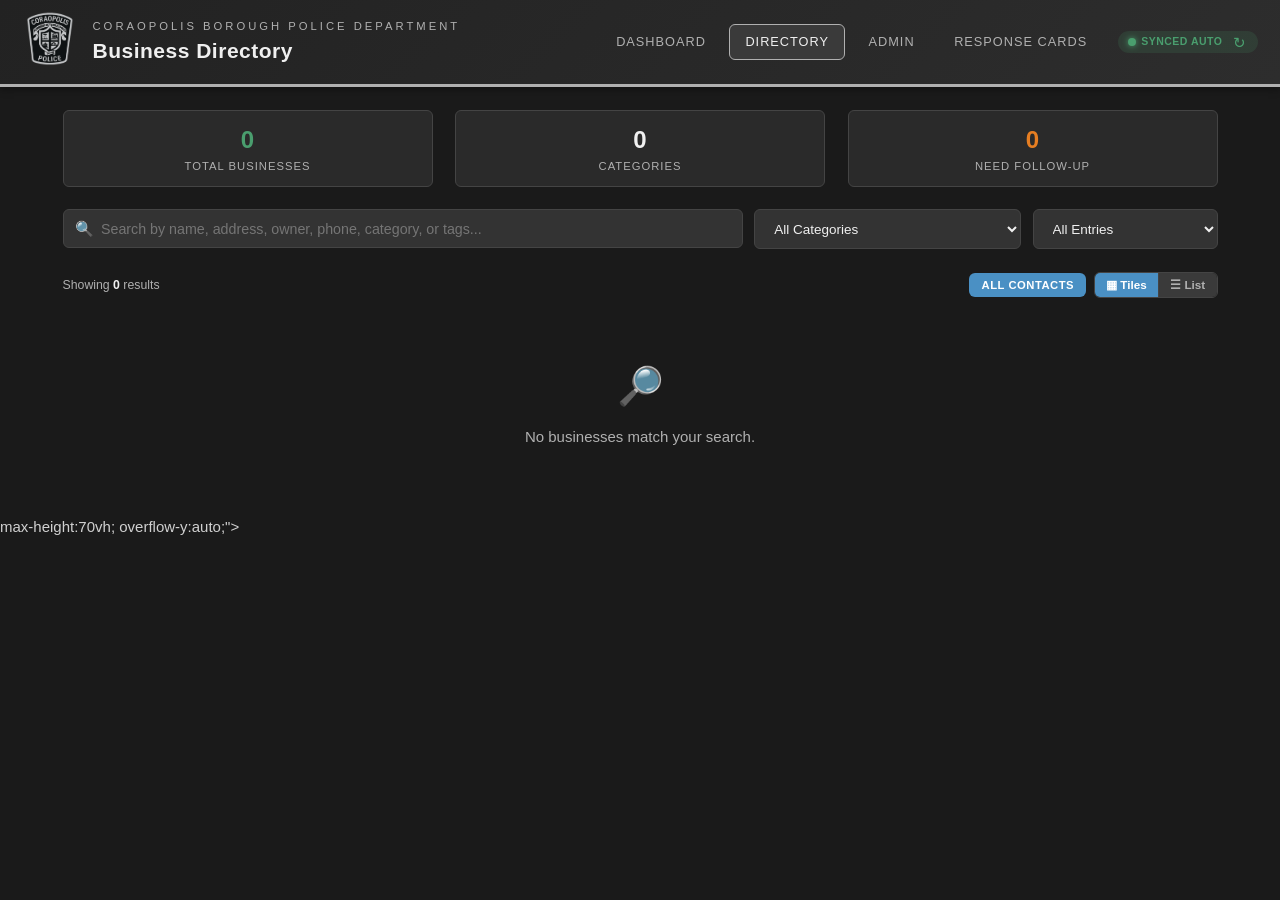
==== web/index.html @ 7615b9ef "2026.0517 - Initial commit" ====
<!DOCTYPE html>
<html lang="en">
<head>
  <meta charset="UTF-8">
  <meta name="viewport" content="width=device-width, initial-scale=1.0">
  <title>Business Directory - Coraopolis Borough Police Department</title>
  <link rel="stylesheet" href="styles.css">
</head>
<body>

  <!-- Header -->
  <header class="site-header">
    <a href="index.html"><img src="../data/images/pd.png" alt="Coraopolis Borough Police" class="logo"></a>
    <div class="header-text">
      <div class="dept-name">Coraopolis Borough Police Department</div>
      <div class="page-title">Business Directory</div>
    </div>
    <nav>
      <a href="dashboard.html" class="nav-link">Dashboard</a>
      <a href="index.html" class="nav-link active">Directory</a>
      <a href="admin.html" class="nav-link">Admin</a>
      <a href="response-card.html" class="nav-link">Response Cards</a>
    </nav>
  </header>

  <!-- Main Content -->
  <div class="main-content">

    <!-- Stats Strip -->
    <div class="stats-strip">
      <div class="stat-card active-count">
        <div class="stat-value" id="statTotal">0</div>
        <div class="stat-label">Total Businesses</div>
      </div>
      <div class="stat-card">
        <div class="stat-value" id="statCategories">0</div>
        <div class="stat-label">Categories</div>
      </div>
      <div class="stat-card follow-up">
        <div class="stat-value" id="statFollowUp">0</div>
        <div class="stat-label">Need Follow-Up</div>
      </div>
    </div>

    <!-- Search & Filter Bar -->
    <div class="search-bar">
      <div class="search-input-wrapper">
        <span class="search-icon">&#128269;</span>
        <input type="text" id="searchInput" class="search-input"
               placeholder="Search by name, address, owner, phone, category, or tags...">
      </div>
      <select id="categoryFilter" class="filter-select">
        <option value="">All Categories</option>
      </select>
      <select id="followUpFilter" class="filter-select" style="min-width:150px;">
        <option value="">All Entries</option>
        <option value="yes">Needs Follow-Up</option>
        <option value="no">No Follow-Up Needed</option>
      </select>
    </div>

    <!-- Toolbar: Result count + View Toggle + All Contacts -->
    <div class="toolbar">
      <div class="toolbar-group">
        <span style="font-size:0.82rem; color:var(--cpd-silver);">
          Showing <strong id="resultCount" style="color:var(--cpd-white);">0</strong> results
        </span>
      </div>
      <div class="toolbar-group">
        <button class="btn btn-primary btn-sm" id="btnAllContacts">All Contacts</button>
        <div class="view-toggle" id="viewToggle">
          <button class="view-toggle-btn active" data-view="tiles" title="Tile View">&#9638; Tiles</button>
          <button class="view-toggle-btn" data-view="list" title="Detail List">&#9776; List</button>
        </div>
      </div>
    </div>

    <!-- Business Cards Grid (Tiles View) -->
    <div class="business-grid" id="businessGrid">
      <!-- Cards rendered by JS -->
    </div>

    <!-- Business Detail List View -->
    <div class="business-list" id="businessList" style="display:none;">
      <!-- Rows rendered by JS -->
    </div>

    <!-- No Results -->
    <div class="no-results" id="noResults" style="display:none;">
      <div class="no-results-icon">&#128270;</div>
      <p>No businesses match your search.</p>
    </div>
  </div>

  <!-- Detail Modal -->
  <div class="modal-overlay" id="detailModal">
    <div class="modal">
      <div class="modal-header">
        <h2 id="modalTitle">Business Details</h2>
        <button class="modal-close" id="modalClose">&times;</button>
      </div>
      <div class="modal-body">
        <div class="detail-grid" id="modalDetails">
          <!-- Populated by JS -->
        </div>
        <div class="admin-info" id="modalAdminInfo">
          <!-- Admin tracking info -->
        </div>
      </div>
      <!-- Inline PDF Preview -->
      <div class="modal-pdf-preview" id="modalPdfPreview" style="display:none;">
        <iframe id="modalPdfFrame" class="modal-pdf-frame" src="about:blank"></iframe>
      </div>
      <div class="modal-footer">
        <button class="btn-pdf" id="modalPdfToggle" style="display:none;">Original PDF</button>
        <a href="#" class="btn-pdf btn-pdf-newtab" id="modalPdfNewTab" target="_blank" style="display:none;" title="Open in new tab">&#8599;</a>
        <a href="admin.html" class="btn btn-primary btn-sm" id="modalEditLink">Edit in Admin</a>
        <button class="btn btn-secondary btn-sm" id="modalCloseBtn">Close</button>
      </div>
    </div>
  </div>

  <!-- All Contacts Overlay -->
  <div class="modal-overlay" id="contactsOverlay">
    <div class="modal" style="max-width:900px;">
      <div class="modal-header">
        <h2>All Business Contacts</h2>
        <div class="toolbar-group" style="gap:0.75rem;">
          <input type="text" id="contactsSearch" class="search-input" style="max-width:220px; padding:0.45rem 0.7rem; font-size:0.85rem;" placeholder="Filter contacts...">
          <div class="view-toggle" id="contactsViewToggle">
            <button class="view-toggle-btn active" data-view="tiles" title="Tile View">&#9638; Tiles</button>
            <button class="view-toggle-btn" data-view="list" title="Detail List">&#9776; List</button>
          </div>
          <button class="modal-close" id="contactsClose">&times;</button>
        </div>
      </div>
      <div class="modal-body" style="max-height:70vh; overflow-y:auto;">
        <div id="contactsContent">
          <!-- Populated by JS -->
        </div>
      </div>
    </div>
  </div>

  <!-- Toast Container -->
  <div class="toast-container" id="toastContainer"></div>

  <script src="../data/businesses.js"></script>
  <script src="app.js"></script>
  <script>
    document.addEventListener('DOMContentLoaded', () => {
      CPD.init('directory');
    });
  </script>
</body>
</html>
max-height:70vh; overflow-y:auto;">
        <div id="contactsContent">
          <!-- Populated by JS -->
        </div>
      </div>
    </div>
  </div>

  <!-- Toast Container -->
  <div class="toast-container" id="toastContainer"></div>

  <script src="../data/businesses.js"></script>
  <script src="app.js"></script>
  <script>
    document.addEventListener('DOMContentLoaded', () => {
      CPD.init('directory');
    });
  </script>
</body>
</html>
---- web/styles.css ----
/* ============================================================
   CPD Business Directory - Coraopolis Borough Police Department
   Theme: Black & Silver Law Enforcement
   ============================================================ */

/* --- Reset & Base --- */
*, *::before, *::after { box-sizing: border-box; margin: 0; padding: 0; }

:root {
  --cpd-black: #1a1a1a;
  --cpd-dark: #222222;
  --cpd-charcoal: #2d2d2d;
  --cpd-gray: #3a3a3a;
  --cpd-silver: #b0b0b0;
  --cpd-light-silver: #d0d0d0;
  --cpd-white: #f0f0f0;
  --cpd-accent: #4a90c4;
  --cpd-accent-hover: #5ba3d9;
  --cpd-success: #4a9e6e;
  --cpd-warning: #c9a835;
  --cpd-danger: #c0392b;
  --cpd-follow-up: #e67e22;
  --cpd-border: #444444;
  --cpd-card-bg: #2a2a2a;
  --cpd-input-bg: #333333;
  --cpd-shadow: rgba(0,0,0,0.4);
  --cpd-radius: 6px;
  --cpd-transition: 0.2s ease;
}

html { font-size: 15px; }

body {
  font-family: 'Segoe UI', Tahoma, Geneva, Verdana, sans-serif;
  background-color: var(--cpd-black);
  color: var(--cpd-light-silver);
  line-height: 1.5;
  min-height: 100vh;
}

a { color: var(--cpd-accent); text-decoration: none; }
a:hover { color: var(--cpd-accent-hover); text-decoration: underline; }

/* --- Header --- */
.site-header {
  background: linear-gradient(135deg, var(--cpd-dark) 0%, var(--cpd-charcoal) 100%);
  border-bottom: 3px solid var(--cpd-silver);
  padding: 0.75rem 1.5rem;
  display: flex;
  align-items: center;
  gap: 1rem;
  position: sticky;
  top: 0;
  z-index: 100;
  box-shadow: 0 2px 8px var(--cpd-shadow);
}

.site-header .logo {
  height: 55px;
  width: 55px;
  object-fit: contain;
  flex-shrink: 0;
}

.site-header .header-text {
  flex: 1;
}

.site-header .dept-name {
  font-size: 0.75rem;
  text-transform: uppercase;
  letter-spacing: 3px;
  color: var(--cpd-silver);
  font-weight: 400;
}

.site-header .page-title {
  font-size: 1.4rem;
  font-weight: 700;
  color: var(--cpd-white);
  letter-spacing: 0.5px;
}

.site-header nav {
  display: flex;
  gap: 0.5rem;
}

.nav-link {
  padding: 0.5rem 1rem;
  border-radius: var(--cpd-radius);
  color: var(--cpd-silver);
  font-size: 0.85rem;
  font-weight: 500;
  text-transform: uppercase;
  letter-spacing: 1px;
  transition: all var(--cpd-transition);
  border: 1px solid transparent;
}

.nav-link:hover, .nav-link.active {
  background: var(--cpd-gray);
  color: var(--cpd-white);
  border-color: var(--cpd-silver);
  text-decoration: none;
}

/* --- Main Content --- */
.main-content {
  max-width: 1200px;
  margin: 0 auto;
  padding: 1.5rem;
}

/* --- Search & Filter Bar --- */
.search-bar {
  display: flex;
  gap: 0.75rem;
  margin-bottom: 1.5rem;
  flex-wrap: wrap;
}

.search-input-wrapper {
  flex: 1;
  min-width: 250px;
  position: relative;
}

.search-input-wrapper .search-icon {
  position: absolute;
  left: 12px;
  top: 50%;
  transform: translateY(-50%);
  color: var(--cpd-silver);
  font-size: 1rem;
}

.search-input {
  width: 100%;
  padding: 0.7rem 0.7rem 0.7rem 2.5rem;
  background: var(--cpd-input-bg);
  border: 1px solid var(--cpd-border);
  border-radius: var(--cpd-radius);
  color: var(--cpd-white);
  font-size: 0.95rem;
  transition: border-color var(--cpd-transition);
}

.search-input:focus {
  outline: none;
  border-color: var(--cpd-accent);
  box-shadow: 0 0 0 2px rgba(74,144,196,0.25);
}

.filter-select {
  padding: 0.7rem 1rem;
  background: var(--cpd-input-bg);
  border: 1px solid var(--cpd-border);
  border-radius: var(--cpd-radius);
  color: var(--cpd-white);
  font-size: 0.9rem;
  cursor: pointer;
  min-width: 180px;
}

.filter-select:focus {
  outline: none;
  border-color: var(--cpd-accent);
}

/* --- Stats Strip --- */
.stats-strip {
  display: flex;
  gap: 1.5rem;
  margin-bottom: 1.5rem;
  flex-wrap: wrap;
}

.stat-card {
  background: var(--cpd-card-bg);
  border: 1px solid var(--cpd-border);
  border-radius: var(--cpd-radius);
  padding: 0.75rem 1.25rem;
  flex: 1;
  min-width: 140px;
  text-align: center;
}

.stat-card .stat-value {
  font-size: 1.6rem;
  font-weight: 700;
  color: var(--cpd-white);
}

.stat-card .stat-label {
  font-size: 0.75rem;
  text-transform: uppercase;
  letter-spacing: 1px;
  color: var(--cpd-silver);
}

.stat-card.follow-up .stat-value { color: var(--cpd-follow-up); }
.stat-card.active-count .stat-value { color: var(--cpd-success); }

/* --- Business Cards Grid --- */
.business-grid {
  display: grid;
  grid-template-columns: repeat(auto-fill, minmax(340px, 1fr));
  gap: 1rem;
}

.business-card {
  background: var(--cpd-card-bg);
  border: 1px solid var(--cpd-border);
  border-radius: var(--cpd-radius);
  padding: 1.25rem;
  transition: all var(--cpd-transition);
  cursor: pointer;
  position: relative;
}

.business-card:hover {
  border-color: var(--cpd-accent);
  box-shadow: 0 4px 12px var(--cpd-shadow);
  transform: translateY(-2px);
}

.business-card .card-header {
  display: flex;
  justify-content: space-between;
  align-items: flex-start;
  margin-bottom: 0.5rem;
}

.business-card .biz-name {
  font-size: 1.1rem;
  font-weight: 700;
  color: var(--cpd-white);
}

.business-card .biz-category {
  font-size: 0.7rem;
  text-transform: uppercase;
  letter-spacing: 1px;
  background: var(--cpd-gray);
  color: var(--cpd-silver);
  padding: 0.2rem 0.5rem;
  border-radius: 3px;
  flex-shrink: 0;
}

.business-card .biz-address,
.business-card .biz-phone,
.business-card .biz-owner {
  font-size: 0.88rem;
  color: var(--cpd-silver);
  margin-bottom: 0.2rem;
}

.business-card .biz-phone { color: var(--cpd-accent); }

.business-card .biz-tags {
  display: flex;
  flex-wrap: wrap;
  gap: 4px;
  margin-top: 0.4rem;
}

.business-card .biz-tags .tag-chip {
  display: inline-block;
  font-size: 0.65rem;
  font-weight: 600;
  letter-spacing: 0.3px;
  background: var(--cpd-gray);
  color: var(--cpd-accent);
  border: 1px solid var(--cpd-border);
  border-radius: 10px;
  padding: 1px 8px;
  white-space: nowrap;
}

.list-row .biz-tags-inline {
  display: inline;
  margin-left: 0.4rem;
}

.list-row .biz-tags-inline .tag-chip {
  display: inline-block;
  font-size: 0.6rem;
  font-weight: 600;
  background: var(--cpd-gray);
  color: var(--cpd-accent);
  border: 1px solid var(--cpd-border);
  border-radius: 10px;
  padding: 0 6px;
  margin-left: 3px;
  white-space: nowrap;
  vertical-align: middle;
}

.business-card .follow-up-badge {
  position: absolute;
  top: 10px;
  right: 10px;
  background: var(--cpd-follow-up);
  color: #fff;
  font-size: 0.65rem;
  font-weight: 700;
  text-transform: uppercase;
  letter-spacing: 1px;
  padding: 0.15rem 0.5rem;
  border-radius: 3px;
}

/* --- Detail Modal --- */
.modal-overlay {
  display: none;
  position: fixed;
  inset: 0;
  background: rgba(0,0,0,0.7);
  z-index: 200;
  justify-content: center;
  align-items: flex-start;
  padding: 3rem 1rem;
  overflow-y: auto;
}

.modal-overlay.active { display: flex; }

.modal {
  background: var(--cpd-dark);
  border: 1px solid var(--cpd-border);
  border-radius: 8px;
  width: 100%;
  max-width: 700px;
  box-shadow: 0 8px 32px rgba(0,0,0,0.6);
  animation: slideIn 0.25s ease;
}

@keyframes slideIn {
  from { opacity: 0; transform: translateY(-20px); }
  to   { opacity: 1; transform: translateY(0); }
}

.modal-header {
  display: flex;
  justify-content: space-between;
  align-items: center;
  padding: 1rem 1.5rem;
  border-bottom: 1px solid var(--cpd-border);
}

.modal-header h2 {
  font-size: 1.2rem;
  color: var(--cpd-white);
}

.modal-close {
  background: none;
  border: none;
  color: var(--cpd-silver);
  font-size: 1.5rem;
  cursor: pointer;
  padding: 0.25rem;
  line-height: 1;
}

.modal-close:hover { color: var(--cpd-white); }

.modal-body {
  padding: 1.5rem;
}

.detail-grid {
  display: grid;
  grid-template-columns: 1fr 1fr;
  gap: 1rem;
}

.detail-group {
  margin-bottom: 0.75rem;
}

.detail-group.full-width {
  grid-column: 1 / -1;
}

.detail-label {
  font-size: 0.7rem;
  text-transform: uppercase;
  letter-spacing: 1px;
  color: var(--cpd-silver);
  margin-bottom: 0.15rem;
}

.detail-value {
  font-size: 0.95rem;
  color: var(--cpd-white);
}

.detail-value.empty {
  color: var(--cpd-gray);
  font-style: italic;
}

.detail-section-title {
  grid-column: 1 / -1;
  font-size: 0.85rem;
  font-weight: 700;
  color: var(--cpd-accent);
  text-transform: uppercase;
  letter-spacing: 1.5px;
  border-bottom: 1px solid var(--cpd-border);
  padding-bottom: 0.35rem;
  margin-top: 0.5rem;
}

.modal-footer {
  display: flex;
  justify-content: flex-end;
  gap: 0.5rem;
  padding: 1rem 1.5rem;
  border-top: 1px solid var(--cpd-border);
}

/* --- Admin Tracking Info --- */
.admin-info {
  background: var(--cpd-charcoal);
  border: 1px solid var(--cpd-border);
  border-radius: var(--cpd-radius);
  padding: 0.75rem 1rem;
  margin-top: 1rem;
  font-size: 0.8rem;
  color: var(--cpd-silver);
  display: grid;
  grid-template-columns: 1fr 1fr;
  gap: 0.4rem;
}

.admin-info span { display: block; }
.admin-info .label { font-weight: 600; color: var(--cpd-light-silver); }

/* --- Forms --- */
.form-container {
  background: var(--cpd-card-bg);
  border: 1px solid var(--cpd-border);
  border-radius: 8px;
  padding: 1.5rem;
  margin-bottom: 1.5rem;
}

.form-title {
  font-size: 1.1rem;
  font-weight: 700;
  color: var(--cpd-white);
  margin-bottom: 1rem;
  padding-bottom: 0.5rem;
  border-bottom: 1px solid var(--cpd-border);
}

.form-grid {
  display: grid;
  grid-template-columns: 1fr 1fr;
  gap: 0.75rem;
}

.form-group {
  display: flex;
  flex-direction: column;
}

.form-group.full-width {
  grid-column: 1 / -1;
}

.form-group label {
  font-size: 0.75rem;
  text-transform: uppercase;
  letter-spacing: 1px;
  color: var(--cpd-silver);
  margin-bottom: 0.3rem;
  font-weight: 500;
}

.form-group label .required {
  color: var(--cpd-danger);
  margin-left: 2px;
}

.form-group input,
.form-group select,
.form-group textarea {
  padding: 0.6rem 0.75rem;
  background: var(--cpd-input-bg);
  border: 1px solid var(--cpd-border);
  border-radius: var(--cpd-radius);
  color: var(--cpd-white);
  font-size: 0.9rem;
  font-family: inherit;
  transition: border-color var(--cpd-transition);
}

.form-group input:focus,
.form-group select:focus,
.form-group textarea:focus {
  outline: none;
  border-color: var(--cpd-accent);
  box-shadow: 0 0 0 2px rgba(74,144,196,0.25);
}

.form-group textarea {
  resize: vertical;
  min-height: 70px;
}

.form-group input.invalid {
  border-color: var(--cpd-danger);
}

.form-section-title {
  grid-column: 1 / -1;
  font-size: 0.8rem;
  font-weight: 700;
  color: var(--cpd-accent);
  text-transform: uppercase;
  letter-spacing: 1.5px;
  border-bottom: 1px solid var(--cpd-border);
  padding-bottom: 0.35rem;
  padding-top: 0.5rem;
}

/* --- Buttons --- */
.btn {
  display: inline-flex;
  align-items: center;
  gap: 0.4rem;
  padding: 0.6rem 1.2rem;
  border: 1px solid transparent;
  border-radius: var(--cpd-radius);
  font-size: 0.85rem;
  font-weight: 600;
  cursor: pointer;
  transition: all var(--cpd-transition);
  text-transform: uppercase;
  letter-spacing: 0.5px;
  font-family: inherit;
}

.btn-primary {
  background: var(--cpd-accent);
  color: #fff;
}
.btn-primary:hover { background: var(--cpd-accent-hover); }

.btn-secondary {
  background: var(--cpd-gray);
  color: var(--cpd-light-silver);
  border-color: var(--cpd-border);
}
.btn-secondary:hover { background: var(--cpd-border); color: var(--cpd-white); }

.btn-success {
  background: var(--cpd-success);
  color: #fff;
}
.btn-success:hover { background: #55b37d; }

.btn-danger {
  background: var(--cpd-danger);
  color: #fff;
}
.btn-danger:hover { background: #d94435; }

.btn-warning {
  background: var(--cpd-follow-up);
  color: #fff;
}
.btn-warning:hover { background: #d4882a; }

.btn-sm { padding: 0.35rem 0.75rem; font-size: 0.75rem; }

/* --- Admin Table --- */
.admin-table-wrapper {
  overflow-x: auto;
  margin-top: 1rem;
}

.admin-table {
  width: 100%;
  border-collapse: collapse;
  font-size: 0.85rem;
}

.admin-table th {
  background: var(--cpd-charcoal);
  color: var(--cpd-silver);
  font-weight: 600;
  text-transform: uppercase;
  letter-spacing: 1px;
  font-size: 0.7rem;
  padding: 0.7rem 0.75rem;
  text-align: left;
  border-bottom: 2px solid var(--cpd-border);
  position: sticky;
  top: 0;
  cursor: pointer;
  user-select: none;
  white-space: nowrap;
}

.admin-table th:hover { color: var(--cpd-white); }
.admin-table th .sort-arrow { margin-left: 4px; font-size: 0.65rem; }

.admin-table td {
  padding: 0.6rem 0.75rem;
  border-bottom: 1px solid var(--cpd-border);
  color: var(--cpd-light-silver);
  vertical-align: middle;
}

.admin-table tr:hover td {
  background: var(--cpd-charcoal);
}

.admin-table .follow-up-yes {
  color: var(--cpd-follow-up);
  font-weight: 600;
}

.admin-table .follow-up-no {
  color: var(--cpd-success);
}

/* --- Checkbox Toggle --- */
.toggle-wrapper {
  display: flex;
  align-items: center;
  gap: 0.5rem;
}

.toggle {
  position: relative;
  width: 40px;
  height: 22px;
}

.toggle input { opacity: 0; width: 0; height: 0; }

.toggle .slider {
  position: absolute;
  inset: 0;
  background: var(--cpd-gray);
  border-radius: 22px;
  cursor: pointer;
  transition: var(--cpd-transition);
}

.toggle .slider::before {
  content: '';
  position: absolute;
  height: 16px;
  width: 16px;
  left: 3px;
  bottom: 3px;
  background: var(--cpd-silver);
  border-radius: 50%;
  transition: var(--cpd-transition);
}

.toggle input:checked + .slider { background: var(--cpd-follow-up); }
.toggle input:checked + .slider::before { transform: translateX(18px); background: #fff; }

/* --- Toast Notifications --- */
.toast-container {
  position: fixed;
  top: 80px;
  right: 1.5rem;
  z-index: 300;
  display: flex;
  flex-direction: column;
  gap: 0.5rem;
}

.toast {
  background: var(--cpd-charcoal);
  border: 1px solid var(--cpd-border);
  border-left: 4px solid var(--cpd-accent);
  border-radius: var(--cpd-radius);
  padding: 0.75rem 1rem;
  color: var(--cpd-white);
  font-size: 0.85rem;
  box-shadow: 0 4px 12px var(--cpd-shadow);
  animation: toastIn 0.3s ease;
  min-width: 250px;
}

.toast.success { border-left-color: var(--cpd-success); }
.toast.warning { border-left-color: var(--cpd-warning); }
.toast.error   { border-left-color: var(--cpd-danger); }

@keyframes toastIn {
  from { opacity: 0; transform: translateX(20px); }
  to   { opacity: 1; transform: translateX(0); }
}

/* --- Toolbar / Action Bar --- */
.toolbar {
  display: flex;
  justify-content: space-between;
  align-items: center;
  gap: 0.75rem;
  margin-bottom: 1rem;
  flex-wrap: wrap;
}

.toolbar-group {
  display: flex;
  gap: 0.5rem;
  align-items: center;
}

/* --- No Results --- */
.no-results {
  text-align: center;
  padding: 3rem 1rem;
  color: var(--cpd-silver);
}

.no-results .no-results-icon {
  font-size: 2.5rem;
  margin-bottom: 0.75rem;
}

.no-results p { font-size: 1rem; }

/* --- Tab Navigation (Admin) --- */
.tab-nav {
  display: flex;
  border-bottom: 2px solid var(--cpd-border);
  margin-bottom: 1.5rem;
}

.tab-btn {
  padding: 0.7rem 1.5rem;
  background: none;
  border: none;
  color: var(--cpd-silver);
  font-size: 0.85rem;
  font-weight: 600;
  text-transform: uppercase;
  letter-spacing: 1px;
  cursor: pointer;
  border-bottom: 2px solid transparent;
  margin-bottom: -2px;
  transition: all var(--cpd-transition);
  font-family: inherit;
}

.tab-btn:hover { color: var(--cpd-white); }

.tab-btn.active {
  color: var(--cpd-accent);
  border-bottom-color: var(--cpd-accent);
}

.tab-content { display: none; }
.tab-content.active { display: block; }

/* --- Confirm Dialog --- */
.confirm-overlay {
  display: none;
  position: fixed;
  inset: 0;
  background: rgba(0,0,0,0.7);
  z-index: 250;
  justify-content: center;
  align-items: center;
}

.confirm-overlay.active { display: flex; }

.confirm-box {
  background: var(--cpd-dark);
  border: 1px solid var(--cpd-border);
  border-radius: 8px;
  padding: 1.5rem;
  max-width: 400px;
  text-align: center;
  box-shadow: 0 8px 32px rgba(0,0,0,0.6);
}

.confirm-box h3 { color: var(--cpd-white); margin-bottom: 0.75rem; font-size: 1.05rem; }
.confirm-box p { color: var(--cpd-silver); margin-bottom: 1.25rem; font-size: 0.9rem; }
.confirm-box .btn-group { display: flex; gap: 0.5rem; justify-content: center; }

/* --- Data Management Section --- */
.data-mgmt {
  display: flex;
  gap: 1rem;
  flex-wrap: wrap;
  margin-top: 1.5rem;
  padding-top: 1.5rem;
  border-top: 1px solid var(--cpd-border);
}

/* --- View Toggle --- */
.view-toggle {
  display: inline-flex;
  border: 1px solid var(--cpd-border);
  border-radius: var(--cpd-radius);
  overflow: hidden;
}

.view-toggle-btn {
  padding: 0.35rem 0.75rem;
  background: var(--cpd-gray);
  border: none;
  color: var(--cpd-silver);
  font-size: 0.78rem;
  font-weight: 600;
  cursor: pointer;
  transition: all var(--cpd-transition);
  font-family: inherit;
  white-space: nowrap;
}

.view-toggle-btn + .view-toggle-btn {
  border-left: 1px solid var(--cpd-border);
}

.view-toggle-btn:hover { color: var(--cpd-white); background: var(--cpd-border); }

.view-toggle-btn.active {
  background: var(--cpd-accent);
  color: #fff;
}

/* --- Detail List View --- */
.business-list {
  display: flex;
  flex-direction: column;
  gap: 0;
}

.list-row {
  display: grid;
  grid-template-columns: 2fr 1.2fr 1fr 1.2fr 0.8fr 0.7fr;
  gap: 0.75rem;
  align-items: center;
  padding: 0.7rem 1rem;
  border-bottom: 1px solid var(--cpd-border);
  cursor: pointer;
  transition: background var(--cpd-transition);
}

.list-row:hover {
  background: var(--cpd-charcoal);
}

.list-row-header {
  background: var(--cpd-charcoal);
  font-size: 0.7rem;
  font-weight: 600;
  text-transform: uppercase;
  letter-spacing: 1px;
  color: var(--cpd-silver);
  cursor: default;
  border-bottom: 2px solid var(--cpd-border);
  border-radius: var(--cpd-radius) var(--cpd-radius) 0 0;
  position: sticky;
  top: 0;
  z-index: 1;
}

.list-row-header:hover { background: var(--cpd-charcoal); }

.list-row .list-name {
  font-weight: 700;
  color: var(--cpd-white);
  font-size: 0.92rem;
}

.list-row .list-name .list-type-tag {
  display: inline-block;
  font-size: 0.65rem;
  font-weight: 600;
  text-transform: uppercase;
  letter-spacing: 0.5px;
  background: var(--cpd-gray);
  color: var(--cpd-silver);
  padding: 0.1rem 0.4rem;
  border-radius: 3px;
  margin-left: 0.5rem;
  vertical-align: middle;
}

.list-row .list-phone { color: var(--cpd-accent); font-size: 0.88rem; }
.list-row .list-address { color: var(--cpd-silver); font-size: 0.85rem; }
.list-row .list-owner { color: var(--cpd-silver); font-size: 0.85rem; }

.list-row .list-follow-up {
  font-size: 0.75rem;
  font-weight: 600;
  text-transform: uppercase;
}
.list-row .follow-up-yes { color: var(--cpd-follow-up); }
.list-row .follow-up-no  { color: var(--cpd-success); }

/* --- Sync Indicator --- */
.sync-indicator {
  display: flex;
  align-items: center;
  gap: 5px;
  font-size: 0.7rem;
  font-weight: 600;
  text-transform: uppercase;
  letter-spacing: 0.5px;
  padding: 3px 10px;
  border-radius: 12px;
  flex-shrink: 0;
  margin-left: auto;
}
.sync-dot {
  display: inline-block;
  width: 8px;
  height: 8px;
  border-radius: 50%;
}
.sync-connected { background: rgba(74, 158, 110, 0.15); color: var(--cpd-success); }
.sync-connected .sync-dot { background: var(--cpd-success); box-shadow: 0 0 6px var(--cpd-success); }
.sync-local { background: rgba(201, 168, 53, 0.15); color: var(--cpd-warning); }
.sync-local .sync-dot { background: var(--cpd-warning); }

.sync-refresh-btn {
  background: none;
  border: none;
  color: inherit;
  font-size: 1rem;
  cursor: pointer;
  padding: 0 2px;
  line-height: 1;
  margin-left: 3px;
  border-radius: 50%;
  transition: background 0.2s, transform 0.2s;
}
.sync-refresh-btn:hover {
  background: rgba(74, 158, 110, 0.3);
  transform: rotate(45deg);
}
.sync-refresh-btn:disabled { opacity: 0.4; cursor: default; }
.sync-spinning {
  animation: spin 0.8s linear infinite;
}
@keyframes spin { to { transform: rotate(360deg); } }

/* --- Clickable Filter Chips (Category & Tags) --- */
.biz-filter-chips {
  display: flex;
  flex-wrap: wrap;
  gap: 4px;
  margin-top: 0.35rem;
}

.filter-chip {
  display: inline-block;
  padding: 2px 9px;
  border-radius: 12px;
  font-size: 0.72rem;
  font-weight: 600;
  cursor: pointer;
  transition: background var(--cpd-transition), color var(--cpd-transition), transform 0.1s;
  border: 1px solid transparent;
}
.filter-chip:hover {
  transform: translateY(-1px);
}

.cat-chip {
  background: rgba(74, 144, 196, 0.18);
  color: var(--cpd-accent);
  border-color: rgba(74, 144, 196, 0.3);
}
.cat-chip:hover {
  background: rgba(74, 144, 196, 0.35);
  color: #fff;
}

.tag-chip-btn {
  background: rgba(74, 158, 110, 0.15);
  color: var(--cpd-success);
  border-color: rgba(74, 158, 110, 0.25);
}
.tag-chip-btn:hover {
  background: rgba(74, 158, 110, 0.35);
  color: #fff;
}

/* List view chips row */
.list-chips {
  display: flex;
  flex-wrap: wrap;
  gap: 3px;
  margin-top: 3px;
}

/* --- PDF Button --- */
.btn-pdf {
  display: inline-block;
  padding: 3px 10px;
  font-size: 0.72rem;
  font-weight: 600;
  color: var(--cpd-light-silver);
  background: var(--cpd-gray);
  border: 1px solid var(--cpd-border);
  border-radius: 4px;
  text-decoration: none;
  cursor: pointer;
  transition: background var(--cpd-transition), color var(--cpd-transition);
  white-space: nowrap;
}
.btn-pdf:hover {
  background: var(--cpd-accent);
  color: #fff;
  text-decoration: none;
  border-color: var(--cpd-accent);
}

/* Tile card: position PDF button bottom-right */
.business-card {
  position: relative;
}
.business-card .btn-pdf {
  position: absolute;
  bottom: 10px;
  right: 10px;
}

/* List view: smaller variant */
.btn-pdf-sm {
  padding: 2px 8px;
  font-size: 0.7rem;
}
.list-row .list-pdf {
  text-align: center;
}

/* PDF inline preview in modal */
.modal-wide {
  max-width: 950px !important;
}
.modal-pdf-preview {
  border-top: 1px solid var(--cpd-border);
  background: var(--cpd-charcoal);
  padding: 0;
}
.modal-pdf-frame {
  width: 100%;
  height: 500px;
  border: none;
  display: block;
}
.btn-pdf-newtab {
  padding: 3px 8px;
  font-size: 0.82rem;
  text-decoration: none;
  margin-right: auto;
}

/* --- Contact List (inside overlay) --- */
.contacts-tiles {
  display: grid;
  grid-template-columns: repeat(auto-fill, minmax(260px, 1fr));
  gap: 0.75rem;
}

.contact-tile {
  background: var(--cpd-charcoal);
  border: 1px solid var(--cpd-border);
  border-radius: var(--cpd-radius);
  padding: 0.85rem 1rem;
  cursor: pointer;
  transition: all var(--cpd-transition);
}

.contact-tile:hover {
  border-color: var(--cpd-accent);
  transform: translateY(-1px);
}

.contact-tile .ct-name {
  font-weight: 700;
  color: var(--cpd-white);
  font-size: 0.95rem;
  margin-bottom: 0.25rem;
}

.contact-tile .ct-type {
  font-size: 0.65rem;
  text-transform: uppercase;
  letter-spacing: 0.5px;
  color: var(--cpd-silver);
  margin-bottom: 0.4rem;
}

.contact-tile .ct-line {
  font-size: 0.82rem;
  color: var(--cpd-silver);
  margin-bottom: 0.15rem;
}

.contact-tile .ct-line.phone { color: var(--cpd-accent); }

.contacts-list-detail {
  display: flex;
  flex-direction: column;
}

.contact-list-row {
  display: grid;
  grid-template-columns: 1.8fr 1fr 1.5fr 1fr;
  gap: 0.5rem;
  align-items: center;
  padding: 0.55rem 0.75rem;
  border-bottom: 1px solid var(--cpd-border);
  font-size: 0.85rem;
  cursor: pointer;
  transition: background var(--cpd-transition);
}

.contact-list-row:hover { background: var(--cpd-charcoal); }

.contact-list-header {
  background: var(--cpd-charcoal);
  font-size: 0.7rem;
  font-weight: 600;
  text-transform: uppercase;
  letter-spacing: 1px;
  color: var(--cpd-silver);
  cursor: default;
  border-bottom: 2px solid var(--cpd-border);
}

.contact-list-header:hover { background: var(--cpd-charcoal); }

/* --- Dashboard --- */
.dash-stats-row {
  display: grid;
  grid-template-columns: repeat(auto-fit, minmax(175px, 1fr));
  gap: 1rem;
  margin-bottom: 1.5rem;
}

.dash-stat-card {
  background: var(--cpd-card-bg);
  border: 1px solid var(--cpd-border);
  border-radius: var(--cpd-radius);
  padding: 1rem 1.25rem;
  display: flex;
  align-items: center;
  gap: 1rem;
  border-left: 4px solid var(--cpd-border);
  transition: transform var(--cpd-transition), box-shadow var(--cpd-transition);
}
.dash-stat-card:hover {
  transform: translateY(-2px);
  box-shadow: 0 4px 12px var(--cpd-shadow);
}
.dash-stat-card.accent { border-left-color: var(--cpd-accent); }
.dash-stat-card.success { border-left-color: var(--cpd-success); }
.dash-stat-card.warning { border-left-color: var(--cpd-warning); }
.dash-stat-card.danger { border-left-color: var(--cpd-danger); }
.dash-stat-card.info { border-left-color: #6a9fd8; }

.dash-stat-icon {
  font-size: 1.8rem;
  opacity: 0.7;
  flex-shrink: 0;
}
.dash-stat-body { flex: 1; }
.dash-stat-value {
  font-size: 1.8rem;
  font-weight: 700;
  color: var(--cpd-white);
  line-height: 1.1;
}
.dash-stat-label {
  font-size: 0.72rem;
  text-transform: uppercase;
  letter-spacing: 1px;
  color: var(--cpd-silver);
}

.dash-grid {
  display: grid;
  grid-template-columns: 1fr 1fr;
  gap: 1.5rem;
  margin-bottom: 1.5rem;
}

.dash-col {
  display: flex;
  flex-direction: column;
  gap: 1.5rem;
}

.dash-widget {
  background: var(--cpd-card-bg);
  border: 1px solid var(--cpd-border);
  border-radius: var(--cpd-radius);
  overflow: hidden;
  margin-bottom: 0;
}

.dash-widget-header {
  display: flex;
  align-items: center;
  justify-content: space-between;
  padding: 0.75rem 1.25rem;
  background: var(--cpd-charcoal);
  border-bottom: 1px solid var(--cpd-border);
}

.dash-widget-header h3 {
  font-size: 0.95rem;
  font-weight: 600;
  color: var(--cpd-white);
  margin: 0;
}

.dash-sub-label {
  font-size: 0.75rem;
  color: var(--cpd-silver);
}

.dash-badge {
  background: var(--cpd-follow-up);
  color: #fff;
  font-size: 0.72rem;
  font-weight: 700;
  padding: 2px 9px;
  border-radius: 10px;
  min-width: 24px;
  text-align: center;
}

.dash-widget-body {
  padding: 1rem 1.25rem;
}

.dash-activity-scroll {
  max-height: 360px;
  overflow-y: auto;
}

/* Category bar chart */
.dash-cat-row {
  display: flex;
  align-items: center;
  gap: 0.75rem;
  margin-bottom: 0.65rem;
}
.dash-cat-name {
  width: 160px;
  font-size: 0.82rem;
  color: var(--cpd-light-silver);
  text-align: right;
  flex-shrink: 0;
  white-space: nowrap;
  overflow: hidden;
  text-overflow: ellipsis;
}
.dash-cat-bar-track {
  flex: 1;
  background: var(--cpd-gray);
  border-radius: 3px;
  height: 18px;
  position: relative;
  overflow: hidden;
}
.dash-cat-bar-fill {
  height: 100%;
  background: var(--cpd-accent);
  border-radius: 3px;
  transition: width 0.6s ease;
  min-width: 2px;
}
.dash-cat-count {
  width: 32px;
  font-size: 0.82rem;
  font-weight: 600;
  color: var(--cpd-white);
  text-align: right;
  flex-shrink: 0;
}

/* Recent additions list */
.dash-recent-item {
  display: flex;
  align-items: center;
  justify-content: space-between;
  padding: 0.55rem 0;
  border-bottom: 1px solid var(--cpd-border);
}
.dash-recent-item:last-child { border-bottom: none; }
.dash-recent-name {
  font-weight: 600;
  color: var(--cpd-white);
  font-size: 0.88rem;
}
.dash-recent-meta {
  font-size: 0.75rem;
  color: var(--cpd-silver);
}
.dash-recent-date {
  font-size: 0.75rem;
  color: var(--cpd-silver);
  white-space: nowrap;
}

/* Follow-up list */
.dash-followup-item {
  padding: 0.6rem 0;
  border-bottom: 1px solid var(--cpd-border);
}
.dash-followup-item:last-child { border-bottom: none; }
.dash-followup-name {
  font-weight: 600;
  color: var(--cpd-follow-up);
  font-size: 0.88rem;
}
.dash-followup-notes {
  font-size: 0.78rem;
  color: var(--cpd-silver);
  margin-top: 0.15rem;
  line-height: 1.4;
}
.dash-followup-added {
  font-size: 0.72rem;
  color: var(--cpd-gray);
  margin-top: 0.1rem;
}

/* Activity feed */
.dash-activity-item {
  display: flex;
  gap: 0.75rem;
  padding: 0.5rem 0;
  border-bottom: 1px solid rgba(68,68,68,0.5);
  align-items: flex-start;
}
.dash-activity-item:last-child { border-bottom: none; }
.dash-activity-action {
  display: inline-block;
  padding: 1px 8px;
  border-radius: 10px;
  font-size: 0.7rem;
  font-weight: 700;
  letter-spacing: 0.3px;
  text-transform: uppercase;
  flex-shrink: 0;
  min-width: 52px;
  text-align: center;
  margin-top: 2px;
}
.dash-activity-action.view { background: rgba(74,144,196,0.2); color: var(--cpd-accent); }
.dash-activity-action.add { background: rgba(74,158,110,0.2); color: var(--cpd-success); }
.dash-activity-action.edit { background: rgba(201,168,53,0.2); color: var(--cpd-warning); }
.dash-activity-action.delete { background: rgba(198,60,60,0.2); color: var(--cpd-danger); }
.dash-activity-action.import { background: rgba(160,120,200,0.2); color: #b090d0; }
.dash-activity-action.login { background: rgba(180,180,180,0.15); color: var(--cpd-silver); }
.dash-activity-body { flex: 1; }
.dash-activity-text {
  font-size: 0.82rem;
  color: var(--cpd-light-silver);
}
.dash-activity-text strong { color: var(--cpd-white); }
.dash-activity-time {
  font-size: 0.7rem;
  color: var(--cpd-gray);
  margin-top: 1px;
}

.dash-empty {
  text-align: center;
  padding: 1.5rem;
  color: var(--cpd-silver);
  font-size: 0.88rem;
}

/* Attention table within dashboard */
#dashAttentionTable .missing-field {
  display: inline-block;
  background: rgba(198, 60, 60, 0.15);
  color: #e87c7c;
  padding: 1px 7px;
  border-radius: 3px;
  font-size: 0.72rem;
  margin: 1px 3px 1px 0;
}

/* --- Responsive --- */
@media (max-width: 768px) {
  .site-header {
    flex-wrap: wrap;
    gap: 0.5rem;
  }

  .site-header nav {
    width: 100%;
    justify-content: center;
  }

  .form-grid, .detail-grid {
    grid-template-columns: 1fr;
  }

  .form-group.full-width,
  .detail-group.full-width,
  .form-section-title,
  .detail-section-title {
    grid-column: 1;
  }

  .business-grid {
    grid-template-columns: 1fr;
  }

  .stats-strip {
    gap: 0.5rem;
  }

  .stat-card {
    min-width: 100px;
    padding: 0.5rem 0.75rem;
  }

  .dash-grid {
    grid-template-columns: 1fr;
  }

  .dash-stats-row {
    grid-template-columns: repeat(auto-fit, minmax(140px, 1fr));
  }

  .dash-cat-name {
    width: 100px;
    font-size: 0.75rem;
  }
}

@media (max-width: 480px) {
  html { font-size: 14px; }
  .site-header .page-title { font-size: 1.15rem; }
  .search-bar { flex-direction: column; }
  .filter-select { min-width: unset; }
}

/* --- Print Styles --- */
/* --- Session User Bar --- */
.session-user-bar {
  display: flex;
  align-items: center;
  gap: 0.5rem;
  background: var(--cpd-charcoal);
  border: 1px solid var(--cpd-gray);
  border-radius: 6px;
  padding: 0.4rem 1rem;
  margin-bottom: 0.75rem;
  font-size: 0.85rem;
}
.session-user-label { color: var(--cpd-silver); }
.session-user-bar strong { color: var(--cpd-accent); }

/* --- Audit Log --- */
#auditTable .audit-action {
  display: inline-block;
  padding: 1px 8px;
  border-radius: 10px;
  font-size: 0.72rem;
  font-weight: 700;
  letter-spacing: 0.3px;
  text-transform: uppercase;
}
#auditTable .audit-action-view { background: rgba(74,144,196,0.2); color: var(--cpd-accent); }
#auditTable .audit-action-add { background: rgba(74,158,110,0.2); color: var(--cpd-success); }
#auditTable .audit-action-edit { background: rgba(201,168,53,0.2); color: var(--cpd-warning); }
#auditTable .audit-action-delete { background: rgba(198,60,60,0.2); color: var(--cpd-danger); }
#auditTable .audit-action-import { background: rgba(160,120,200,0.2); color: #b090d0; }
#auditTable .audit-action-login     { background: rgba(180,180,180,0.15); color: var(--cpd-silver); }
#auditTable .audit-action-logoff    { background: rgba(198,100,60,0.15);  color: #d08060; }
#auditTable .audit-action-page_view { background: rgba(60,140,180,0.12);  color: #80b8d8; }

/* --- Batch Import Drop Zone --- */
.batch-drop-zone {
  border: 2px dashed var(--cpd-gray);
  border-radius: 10px;
  padding: 2rem;
  text-align: center;
  cursor: pointer;
  transition: border-color 0.2s, background 0.2s;
  background: var(--cpd-charcoal);
  margin-bottom: 1rem;
}
.batch-drop-zone:hover, .batch-drop-zone.drag-over {
  border-color: var(--cpd-accent);
  background: rgba(74, 144, 196, 0.08);
}
.batch-drop-icon { font-size: 2.5rem; margin-bottom: 0.5rem; }
.batch-drop-label { font-size: 1rem; color: var(--cpd-light-silver); margin-bottom: 0.4rem; }
.batch-drop-sub { font-size: 0.85rem; color: var(--cpd-silver); }
.batch-drop-sub .btn { margin-left: 0.25rem; }

.batch-messages {
  padding: 0.6rem 1rem;
  border-radius: 6px;
  font-size: 0.85rem;
  margin-bottom: 0.75rem;
  line-height: 1.5;
}
.batch-errors { background: rgba(198, 60, 60, 0.15); border: 1px solid var(--cpd-danger); color: #e87c7c; }
.batch-warnings { background: rgba(201, 168, 53, 0.12); border: 1px solid var(--cpd-warning); color: #d4b94a; }

#batchTable {
  font-size: 0.78rem;
}
#batchTable th {
  position: sticky;
  top: 0;
  z-index: 2;
}
#batchTable td {
  max-width: 150px;
  white-space: nowrap;
  overflow: hidden;
  text-overflow: ellipsis;
}
#batchTable tr.batch-row-dup { background: rgba(201, 168, 53, 0.1); }
#batchTable tr.batch-row-err { background: rgba(198, 60, 60, 0.1); }

@media print {
  body { background: #fff; color: #000; }
  .site-header { background: #fff; border-bottom: 2px solid #000; }
  .site-header .page-title { color: #000; }
  .business-card { border: 1px solid #ccc; break-inside: avoid; }
  .modal-overlay, .toast-container, .toolbar .btn { display: none !important; }
}
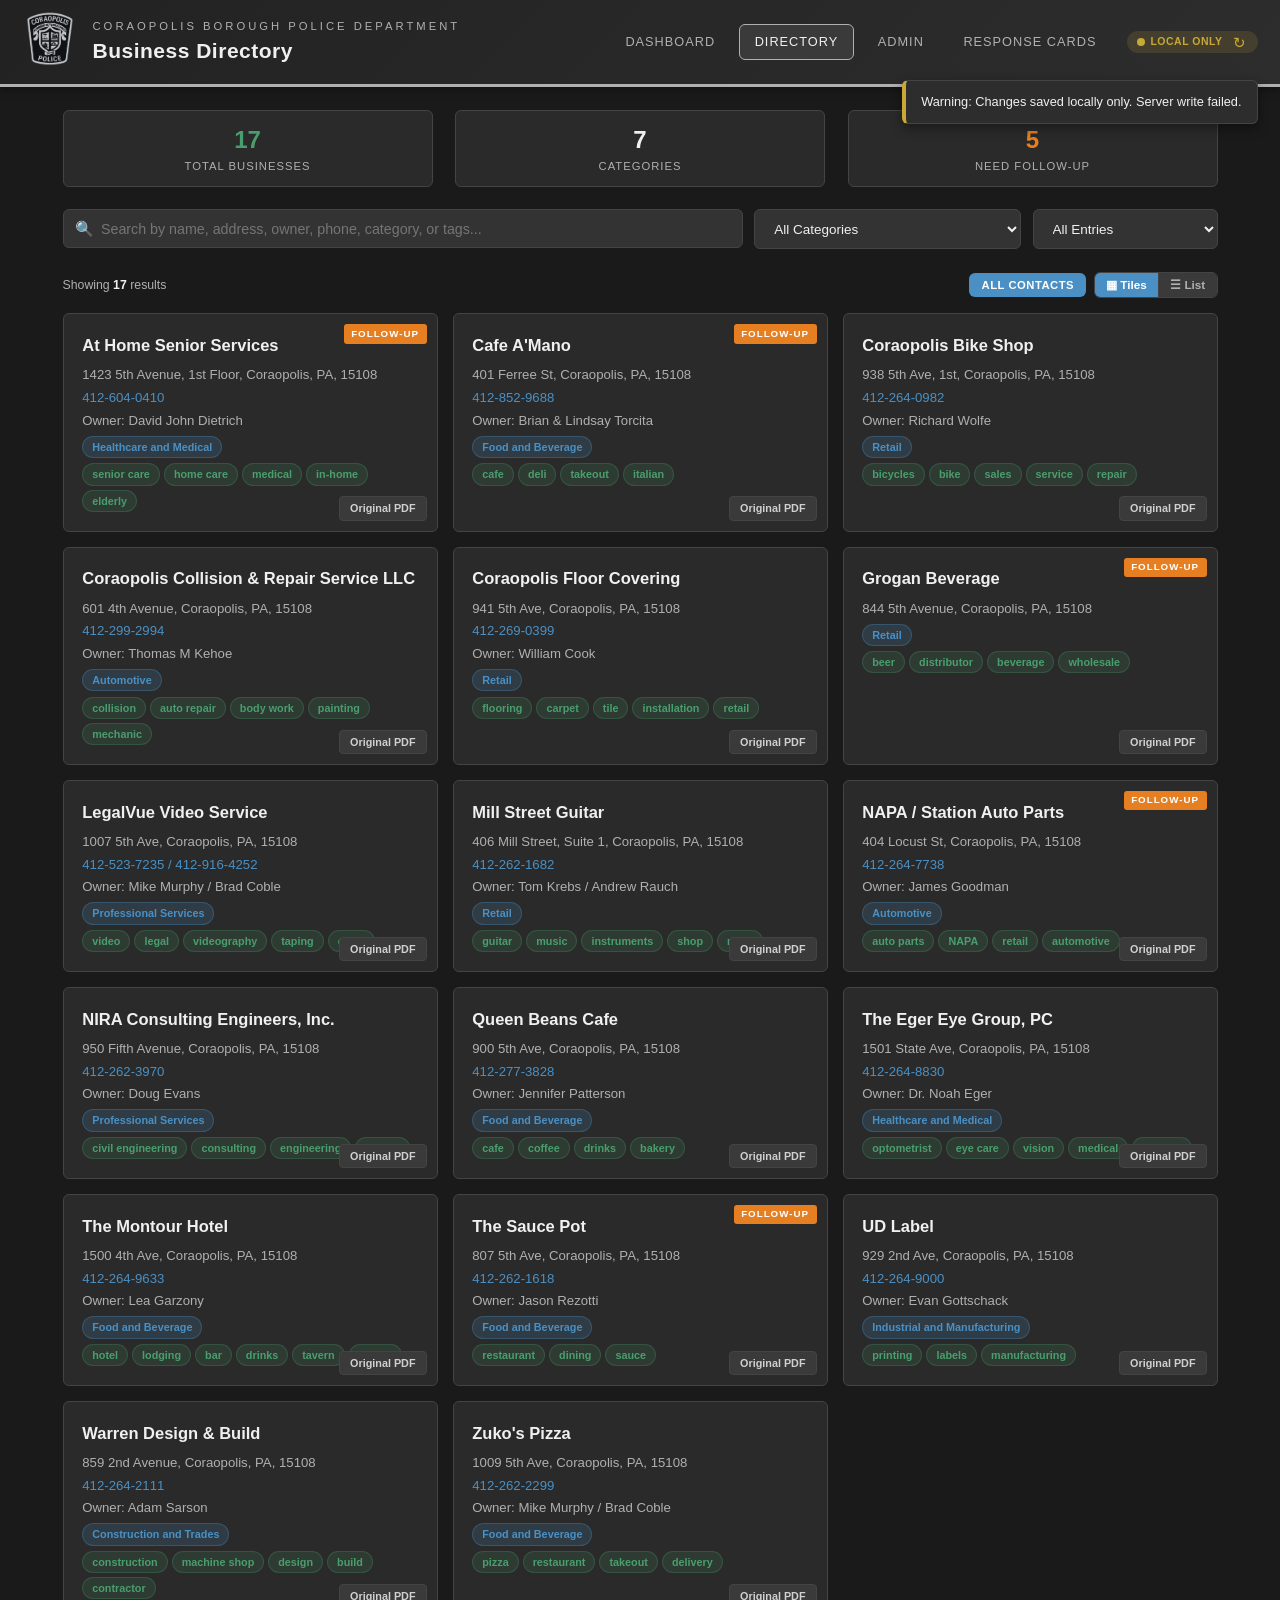
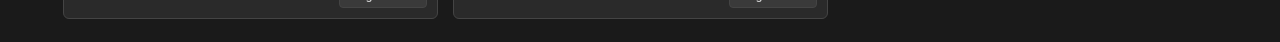
==== commit 37193050: "vs code comit" ====
--- a/web/index.html
+++ b/web/index.html
@@ -154,23 +154,3 @@
   </script>
 </body>
 </html>
-max-height:70vh; overflow-y:auto;">
-        <div id="contactsContent">
-          <!-- Populated by JS -->
-        </div>
-      </div>
-    </div>
-  </div>
-
-  <!-- Toast Container -->
-  <div class="toast-container" id="toastContainer"></div>
-
-  <script src="../data/businesses.js"></script>
-  <script src="app.js"></script>
-  <script>
-    document.addEventListener('DOMContentLoaded', () => {
-      CPD.init('directory');
-    });
-  </script>
-</body>
-</html>
